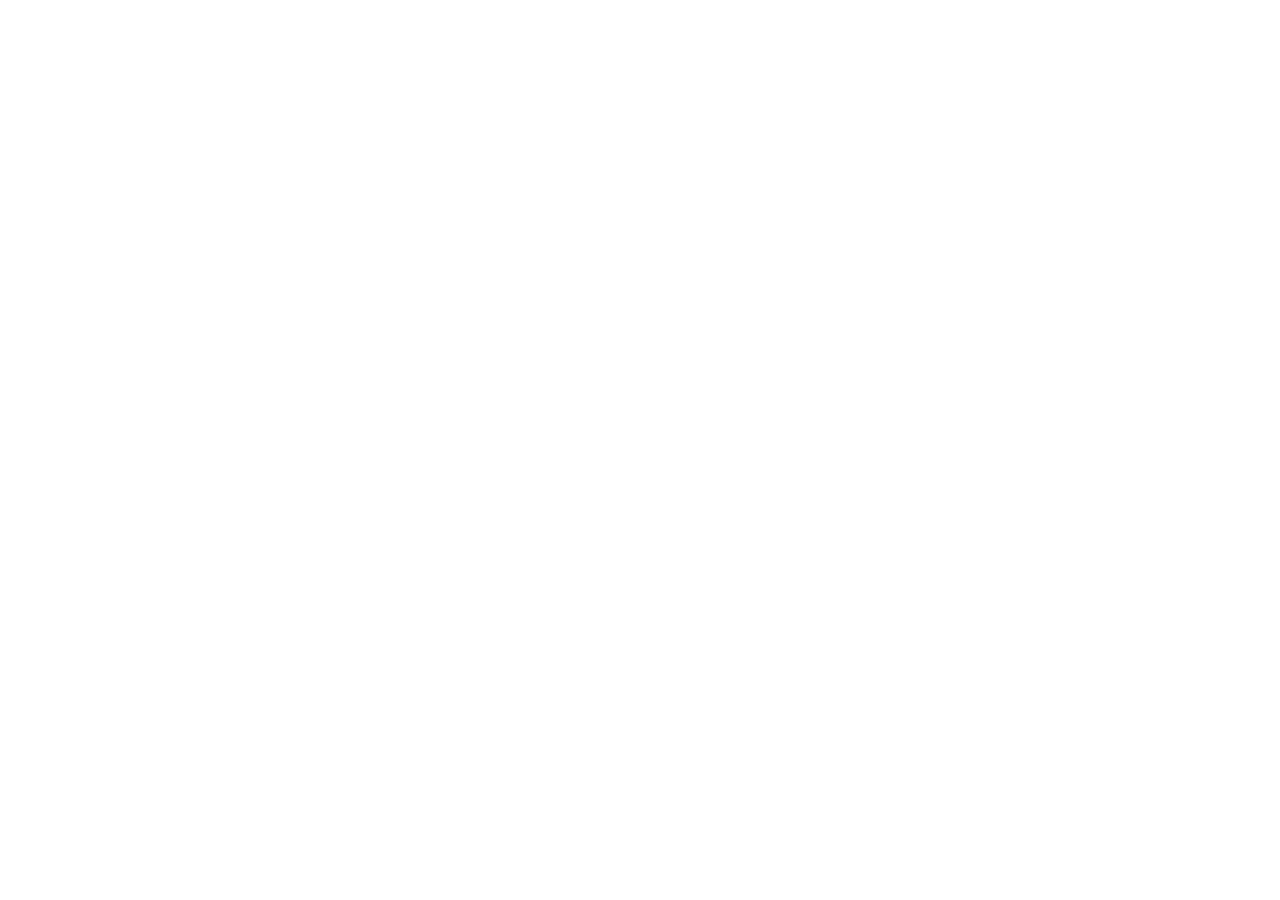
==== index.html @ bf0aea39 "first commit" ====
<!DOCTYPE html>
<html lang="tr">

<head>
    <meta charset="UTF-8">
    <meta name="viewport" content="width=device-width, initial-scale=1.0">
    <title>TEB Ankara</title>

</head>

<body>
    

</body>


</html>
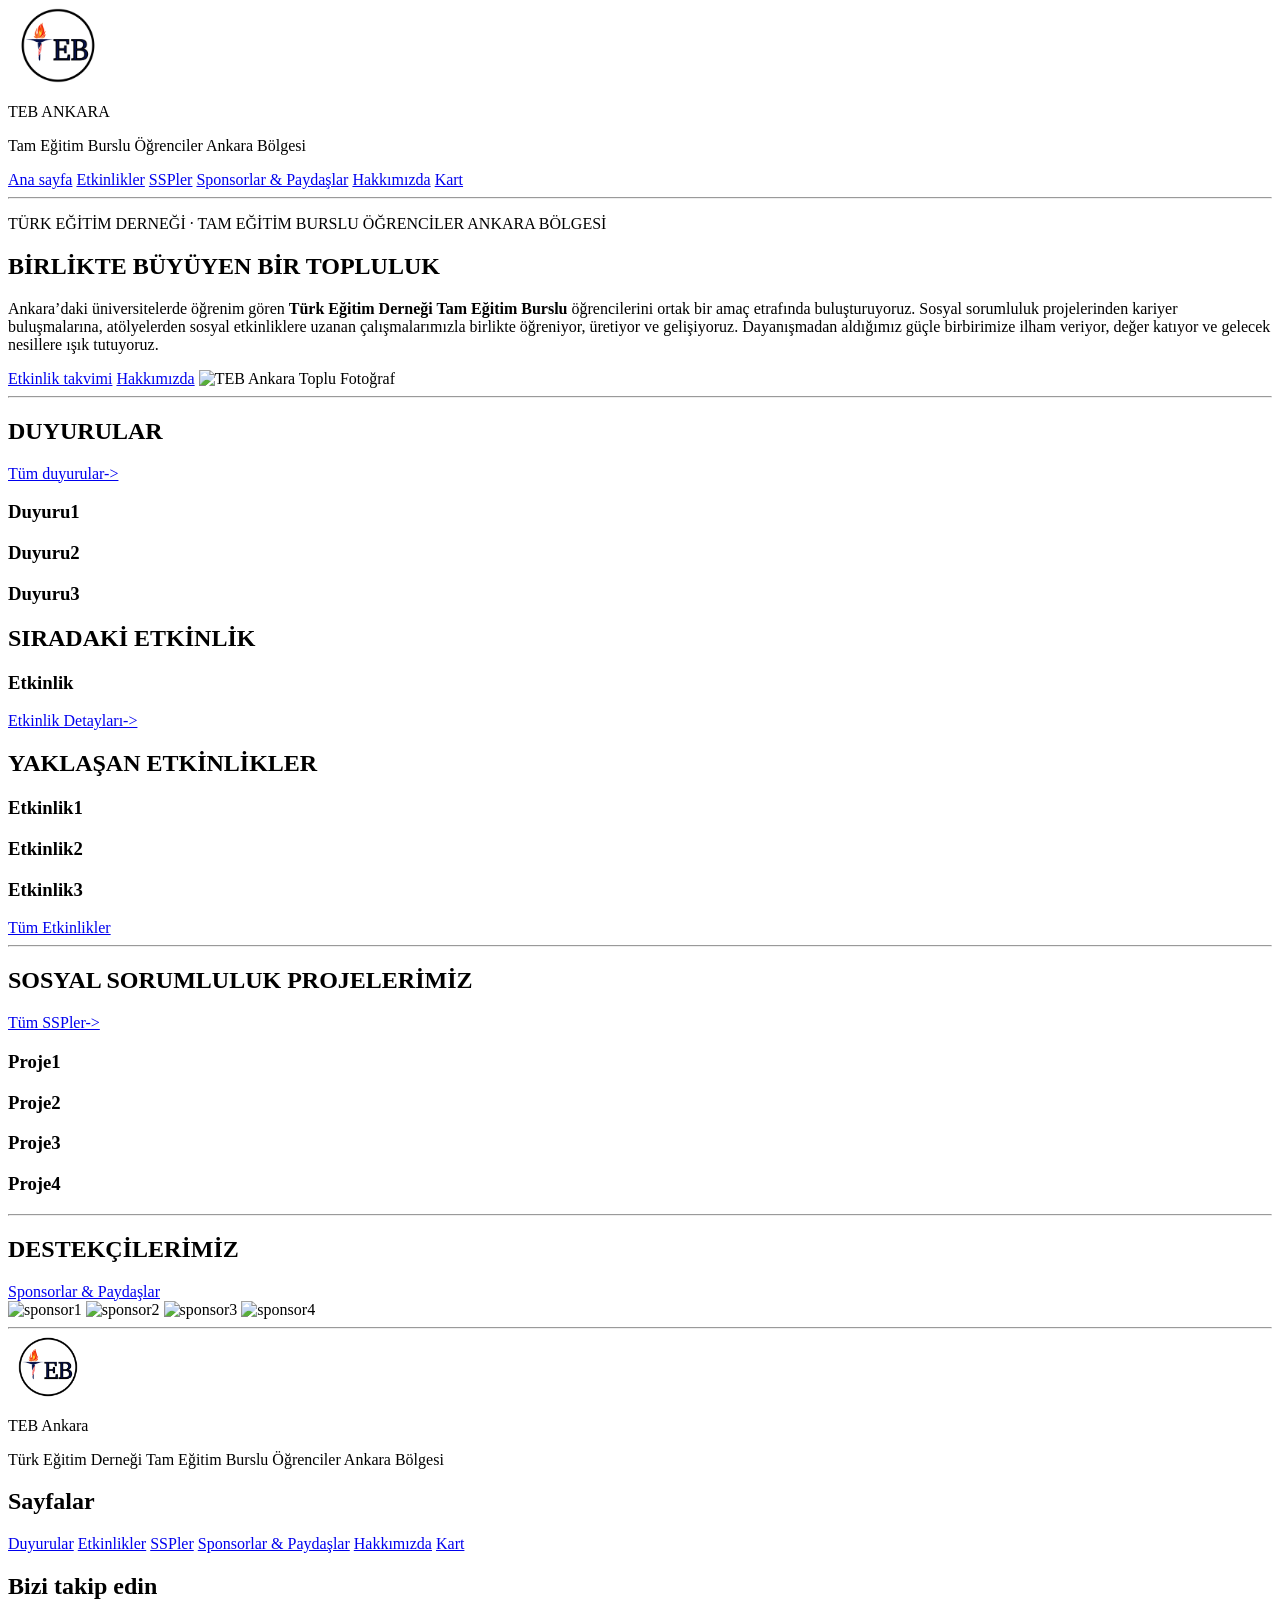
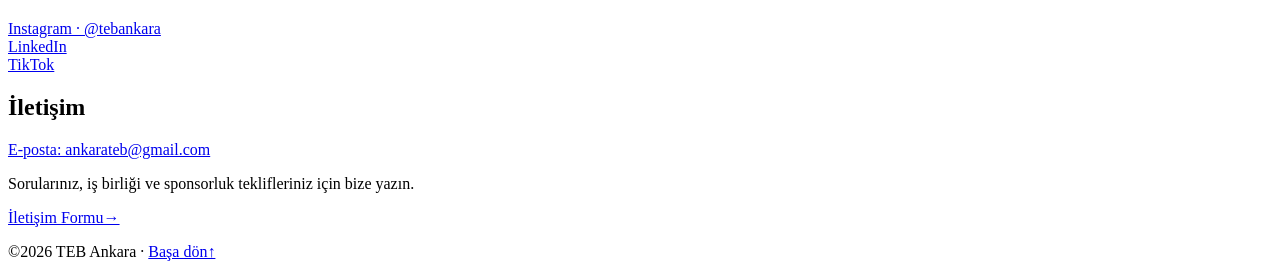
==== commit a41a474b: "Hafta 1: Tüm sayfaların iskeleti (header, footer) ve ana sayfa içeriği" ====
--- a/index.html
+++ b/index.html
@@ -9,7 +9,132 @@
 </head>
 
 <body>
+    <header>
+        <a href="index.html">
+            <img src="img/logo_yuvarlak.png" alt="TEB Ankara logosu" width="100">
+        </a>
+
+        <p>TEB ANKARA</p>
+        <p>Tam Eğitim Burslu Öğrenciler Ankara Bölgesi</p>
+
+         <nav>
+            <a href="index.html">Ana sayfa</a>
+            <a href="etkinlikler.html">Etkinlikler</a>
+            <a href="sspler.html">SSPler</a>
+            <a href="sponsorlar_paydaslar.html">Sponsorlar & Paydaşlar</a>
+            <a href="hakkimizda.html">Hakkımızda</a>
+            <a href="kart.html">Kart</a>
+        </nav>
+    </header>
+
+    <hr>
+
+    <main>
+        <section id="baslik"> 
+            <p>TÜRK EĞİTİM DERNEĞİ · TAM EĞİTİM BURSLU ÖĞRENCİLER ANKARA BÖLGESİ</p>            
+            <h1>BİRLİKTE BÜYÜYEN BİR TOPLULUK</h1>
+
+            <p>
+                Ankara’daki üniversitelerde öğrenim gören <strong>Türk Eğitim Derneği Tam Eğitim Burslu</strong> öğrencilerini ortak bir amaç etrafında buluşturuyoruz. Sosyal sorumluluk projelerinden kariyer buluşmalarına, atölyelerden sosyal etkinliklere uzanan çalışmalarımızla birlikte öğreniyor, üretiyor ve gelişiyoruz. Dayanışmadan aldığımız güçle birbirimize ilham veriyor, değer katıyor ve gelecek nesillere ışık tutuyoruz.
+            </p>
+            
+            <a href="etkinlik_takvimi.html">Etkinlik takvimi</a>
+            <a href="hakkimizda.html">Hakkımızda</a>
+
+        
+            <img src="" alt="TEB Ankara Toplu Fotoğraf">
+            
+        </section>
+        
+        <hr>
+
+        <div>
+            <section id="duyurular">
+                <h2>DUYURULAR</h2>
+                <a href="duyurular.html">Tüm duyurular-></a>
+
+                <h3>Duyuru1</h3>
+                <h3>Duyuru2</h3>
+                <h3>Duyuru3</h3>
+            </section>
+            
+            <aside id="siradaki-etkinlik">
+                <h2>SIRADAKİ ETKİNLİK</h2>
+                <h3>Etkinlik</h3>
+                <a href="#">Etkinlik Detayları-></a> <!--link sonra değişecek??-->
+            </aside>
+
+            <aside id="yaklasan-etkinlikler">
+                <h2>YAKLAŞAN ETKİNLİKLER</h2>
+                <h3>Etkinlik1</h3>
+                <h3>Etkinlik2</h3>
+                <h3>Etkinlik3</h3>
+
+                <a href="etkinlikler.html">Tüm Etkinlikler</a>
+            </aside>
+        </div>
+
+        <hr>
+
+        <section id="sosyal-sorumluluk-projeleri">
+            <h2>SOSYAL SORUMLULUK PROJELERİMİZ</h2>
+            <a href="sspler.html">Tüm SSPler-></a>
+            <h3>Proje1</h3>
+            <h3>Proje2</h3>
+            <h3>Proje3</h3>
+            <h3>Proje4</h3>
+        </section>
+        
+        <hr>
+
+        <section id="sponsorlar-paydaslar">
+            <h2>DESTEKÇİLERİMİZ</h2>
+            <a href="sponsorlar_paydaslar.html">Sponsorlar & Paydaşlar</a>
+
+            <br>
+
+            <img src="" alt="sponsor1">
+            <img src="" alt="sponsor2">
+            <img src="" alt="sponsor3">
+            <img src="" alt="sponsor4">
+        </section>
+    </main>
     
+    <hr>
+
+    <footer>
+        <img src="img/logo_yuvarlak.png" alt="TEB Ankara logosu" width="80">
+        <p>TEB Ankara</p>
+        <p>Türk Eğitim Derneği Tam Eğitim Burslu Öğrenciler Ankara Bölgesi</p>
+
+        <nav>
+            <h2>Sayfalar</h2>
+            <a href="duyurular.html">Duyurular</a>
+            <a href="etkinlikler.html">Etkinlikler</a>
+            <a href="sspler.html">SSPler</a>
+            <a href="sponsorlar_paydaslar.html">Sponsorlar & Paydaşlar</a>
+            <a href="hakkimizda.html">Hakkımızda</a>
+            <a href="kart.html">Kart</a>
+        </nav>
+
+        <section id="sosyal-medya">
+            <h2>Bizi takip edin</h2>
+            <a href="https://www.instagram.com/tebankara/" target="_blank">Instagram · @tebankara</a>
+            <br>
+            <a href="#" target="_blank">LinkedIn</a>
+            <br>
+            <a href="#" target="_blank">TikTok</a>
+        </section>
+
+        <section id="iletisim">
+            <h2>İletişim</h2>
+            <a href="mailto:ankarateb@gmail.com" target="_blank">E-posta: ankarateb@gmail.com</a>
+            <p>Sorularınız, iş birliği ve sponsorluk teklifleriniz için bize yazın.</p>
+            <a href="iletisim.html">İletişim Formu→</a>
+        </section>
+
+        <p>©2026 TEB Ankara · <a href="#">Başa dön↑</a></p>
+    </footer>
 
 </body>
 
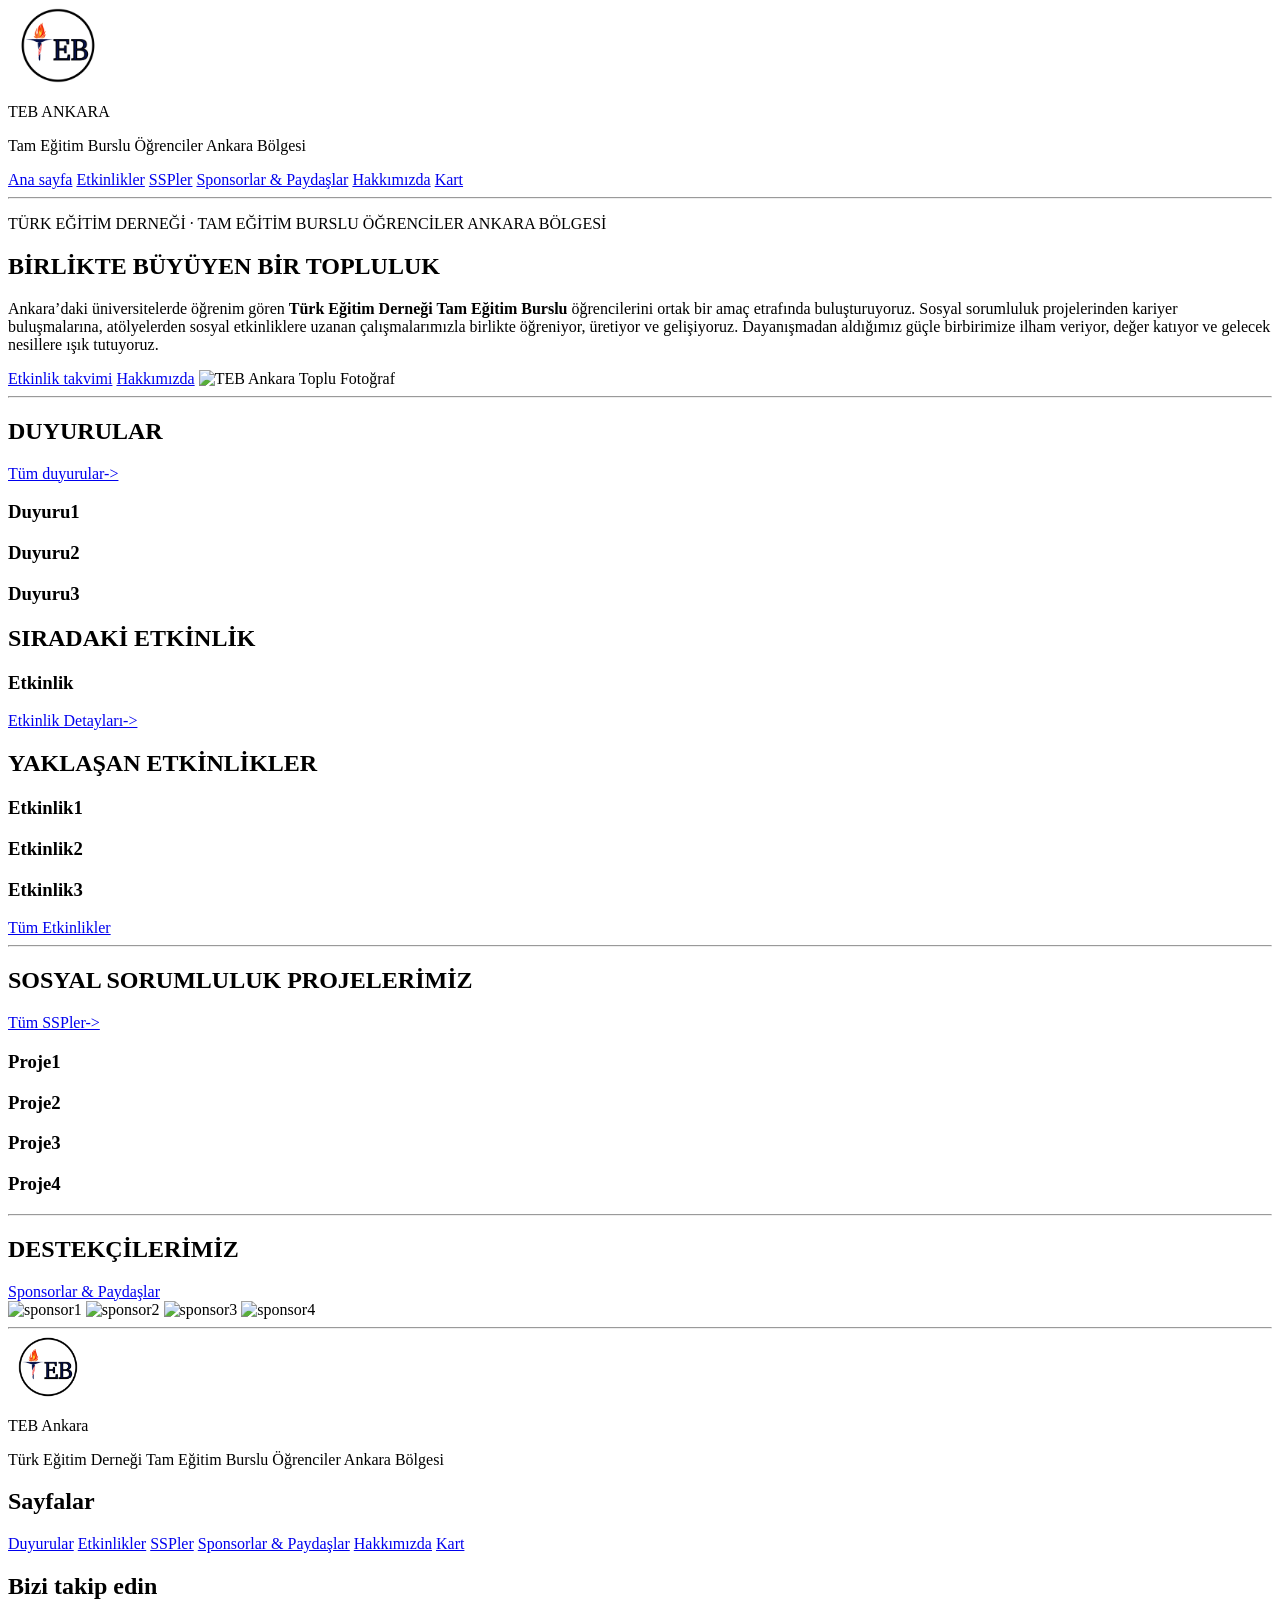
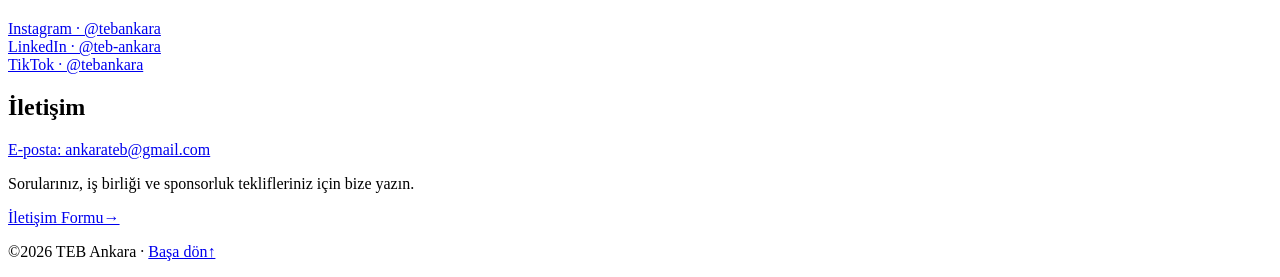
==== commit d3364bc2: "Hafta 2: Footer'daki linkler düzenlendi." ====
--- a/index.html
+++ b/index.html
@@ -121,9 +121,9 @@
             <h2>Bizi takip edin</h2>
             <a href="https://www.instagram.com/tebankara/" target="_blank">Instagram · @tebankara</a>
             <br>
-            <a href="#" target="_blank">LinkedIn</a>
+            <a href="https://www.linkedin.com/company/teb-ankara" target="_blank">LinkedIn · @teb-ankara</a>
             <br>
-            <a href="#" target="_blank">TikTok</a>
+            <a href="https://www.tiktok.com/@tebankara" target="_blank">TikTok · @tebankara</a>
         </section>
 
         <section id="iletisim">
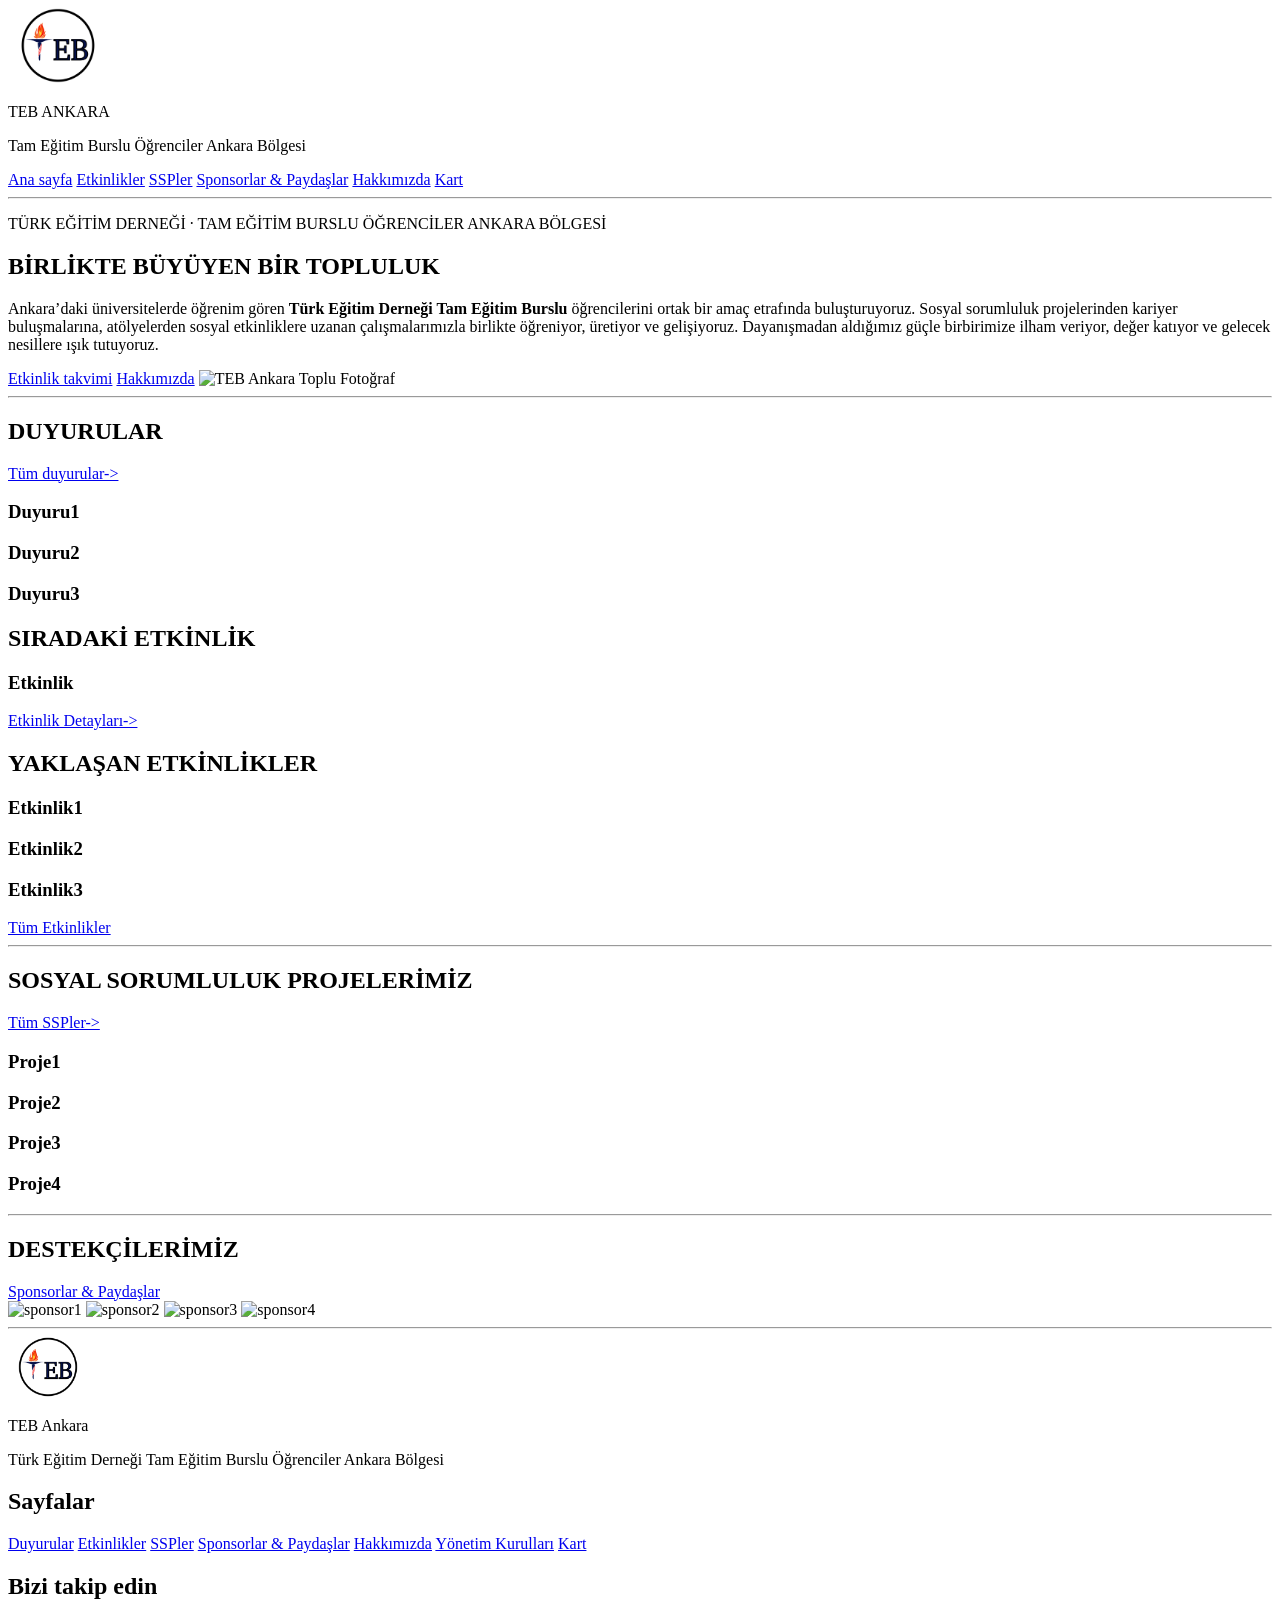
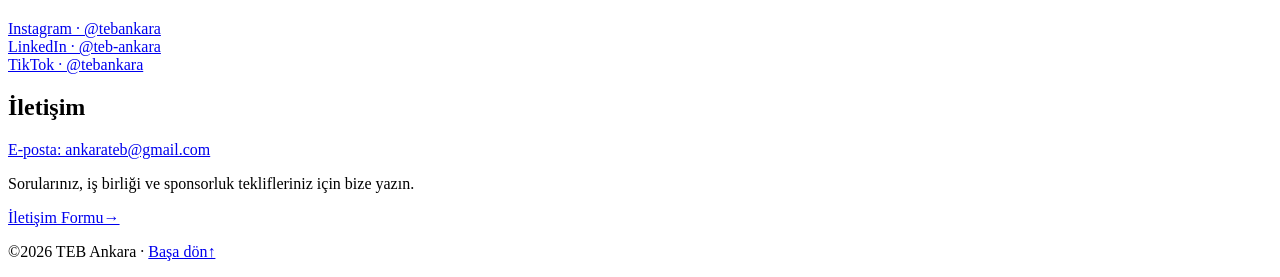
==== commit 26750326: "Hafta 2: Main ve footerdaki linkler düzenlendi. İçerikleri sonraki hafta tamamlanacak." ====
--- a/index.html
+++ b/index.html
@@ -38,7 +38,7 @@
                 Ankara’daki üniversitelerde öğrenim gören <strong>Türk Eğitim Derneği Tam Eğitim Burslu</strong> öğrencilerini ortak bir amaç etrafında buluşturuyoruz. Sosyal sorumluluk projelerinden kariyer buluşmalarına, atölyelerden sosyal etkinliklere uzanan çalışmalarımızla birlikte öğreniyor, üretiyor ve gelişiyoruz. Dayanışmadan aldığımız güçle birbirimize ilham veriyor, değer katıyor ve gelecek nesillere ışık tutuyoruz.
             </p>
             
-            <a href="etkinlik_takvimi.html">Etkinlik takvimi</a>
+            <a href="etkinlikler.html#aylik-takvim">Etkinlik takvimi</a>
             <a href="hakkimizda.html">Hakkımızda</a>
 
         
@@ -61,10 +61,10 @@
             <aside id="siradaki-etkinlik">
                 <h2>SIRADAKİ ETKİNLİK</h2>
                 <h3>Etkinlik</h3>
-                <a href="#">Etkinlik Detayları-></a> <!--link sonra değişecek??-->
+                <a href="etkinlikler.html#siradaki-etkinlik">Etkinlik Detayları-></a>
             </aside>
 
-            <aside id="yaklasan-etkinlikler">
+            <aside id="yaklasan-etkinlikler#siradaki-etkinlik">
                 <h2>YAKLAŞAN ETKİNLİKLER</h2>
                 <h3>Etkinlik1</h3>
                 <h3>Etkinlik2</h3>
@@ -114,6 +114,7 @@
             <a href="sspler.html">SSPler</a>
             <a href="sponsorlar_paydaslar.html">Sponsorlar & Paydaşlar</a>
             <a href="hakkimizda.html">Hakkımızda</a>
+            <a href="yönetim_kurulları.html">Yönetim Kurulları</a>
             <a href="kart.html">Kart</a>
         </nav>
 
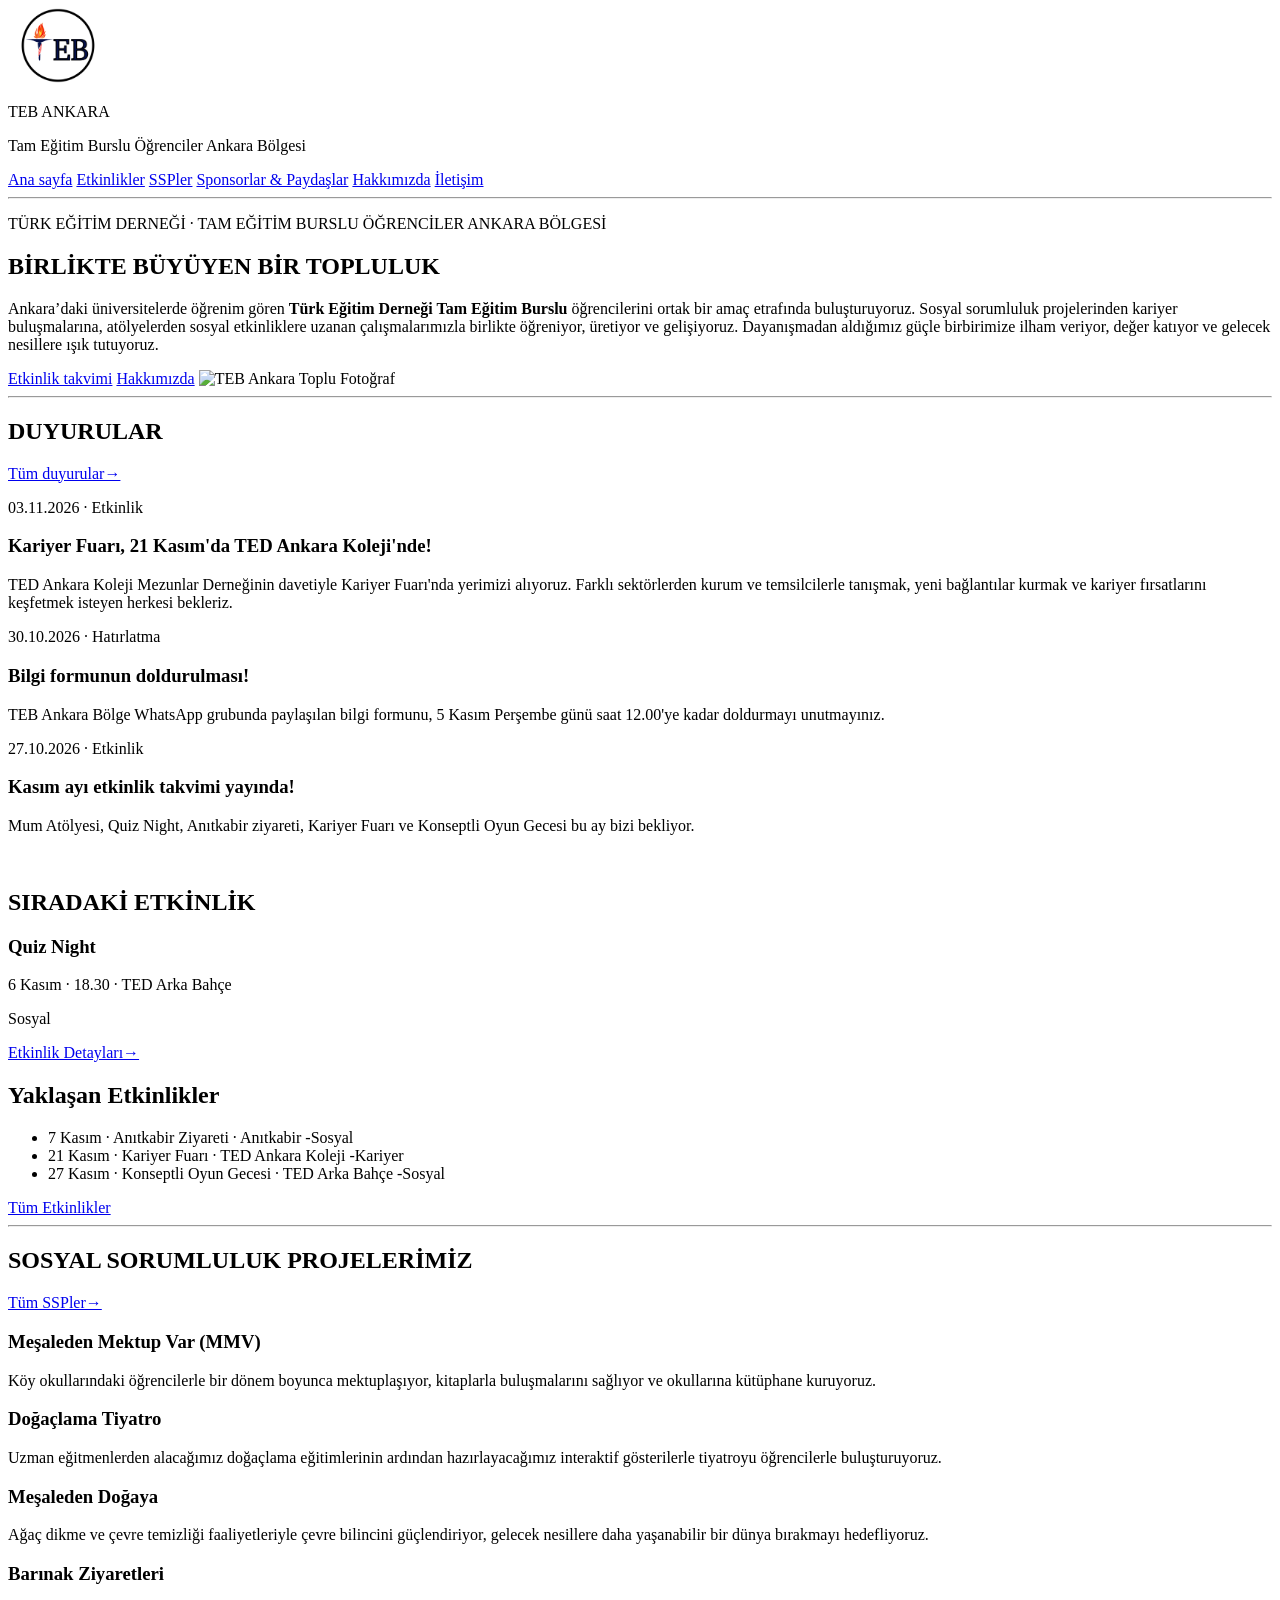
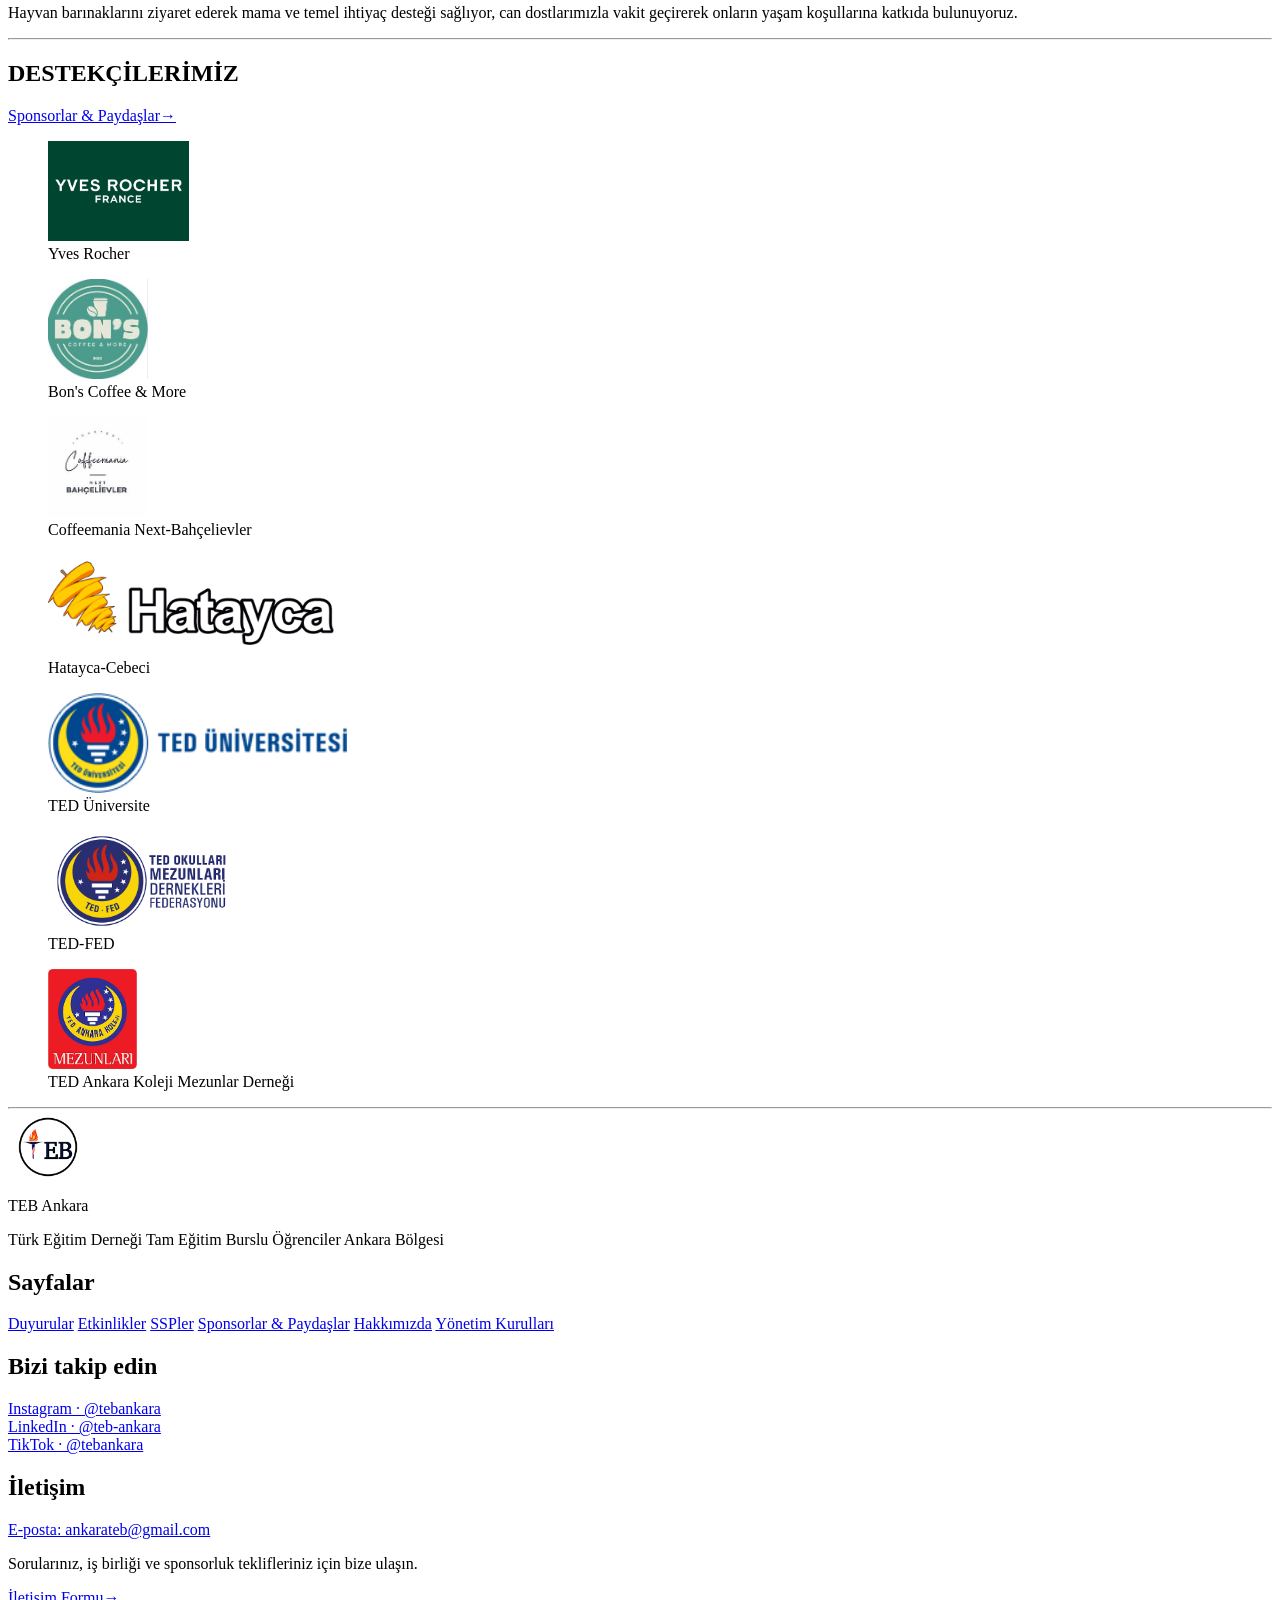
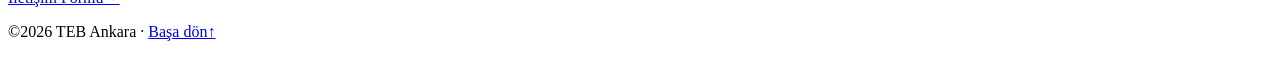
==== commit e36a0893: "Hafta 3: Ana sayfa içeriklerinin tamamı eklendi" ====
--- a/index.html
+++ b/index.html
@@ -21,9 +21,9 @@
             <a href="index.html">Ana sayfa</a>
             <a href="etkinlikler.html">Etkinlikler</a>
             <a href="sspler.html">SSPler</a>
-            <a href="sponsorlar_paydaslar.html">Sponsorlar & Paydaşlar</a>
+            <a href="sponsorlar_paydaslar.html">Sponsorlar &amp; Paydaşlar</a>
             <a href="hakkimizda.html">Hakkımızda</a>
-            <a href="kart.html">Kart</a>
+            <a href="iletisim.html" class="menu-buton">İletişim</a>
         </nav>
     </header>
 
@@ -51,26 +51,49 @@
         <div>
             <section id="duyurular">
                 <h2>DUYURULAR</h2>
-                <a href="duyurular.html">Tüm duyurular-></a>
-
-                <h3>Duyuru1</h3>
-                <h3>Duyuru2</h3>
-                <h3>Duyuru3</h3>
+                <a href="duyurular.html">Tüm duyurular→</a>
+
+                <article id="kariyer-fuari-duyuru" data-kategori="etkinlik">
+                    <p><time datetime="2026-11-03">03.11.2026</time> · Etkinlik</p>
+                    <h3>Kariyer Fuarı, 21 Kasım'da TED Ankara Koleji'nde!</h3>
+                    <p>TED Ankara Koleji Mezunlar Derneğinin davetiyle Kariyer Fuarı'nda yerimizi alıyoruz. Farklı sektörlerden kurum ve temsilcilerle tanışmak, yeni bağlantılar kurmak ve kariyer fırsatlarını keşfetmek isteyen herkesi bekleriz.</p>
+                </article>
+
+                <article id="bilgi-güncelleme" data-kategori="hatirlatma">
+                    <p><time datetime="2026-10-30">30.10.2026</time> · Hatırlatma</p>
+                    <h3>Bilgi formunun doldurulması!</h3>
+                    <p>TEB Ankara Bölge WhatsApp grubunda paylaşılan bilgi formunu, 5 Kasım Perşembe günü saat 12.00'ye kadar doldurmayı unutmayınız.</p>
+                </article>
+            
+                <article id="kasim-takvimi" data-kategori="etkinlik">
+                    <p><time datetime="2026-10-27">27.10.2026</time> · Etkinlik</p>
+                    <h3>Kasım ayı etkinlik takvimi yayında!</h3>
+                    <p>Mum Atölyesi, Quiz Night, Anıtkabir ziyareti, Kariyer Fuarı ve Konseptli Oyun Gecesi bu ay bizi bekliyor.</p>
+                </article>
             </section>
             
-            <aside id="siradaki-etkinlik">
-                <h2>SIRADAKİ ETKİNLİK</h2>
-                <h3>Etkinlik</h3>
-                <a href="etkinlikler.html#siradaki-etkinlik">Etkinlik Detayları-></a>
-            </aside>
-
-            <aside id="yaklasan-etkinlikler#siradaki-etkinlik">
-                <h2>YAKLAŞAN ETKİNLİKLER</h2>
-                <h3>Etkinlik1</h3>
-                <h3>Etkinlik2</h3>
-                <h3>Etkinlik3</h3>
-
-                <a href="etkinlikler.html">Tüm Etkinlikler</a>
+            <br>
+
+            <aside id="etkinlik">
+                <section id="siradaki-etkinlik">
+                    <h2>SIRADAKİ ETKİNLİK</h2>
+                    <article id="quiz-night">
+                        <h3>Quiz Night</h3>
+                        <p><time datetime="2026-11-06T18:30">6 Kasım · 18.30</time> · TED Arka Bahçe</p>
+                        <p>Sosyal</p>
+                    </article>
+                    <a href="etkinlikler.html#siradaki-etkinlik">Etkinlik Detayları→</a>
+                </section>
+
+                <section id="yaklasan-etkinlikler">
+                    <h2>Yaklaşan Etkinlikler</h2>
+                    <ul>
+                        <li><time datetime="2026-11-07">7 Kasım</time> · Anıtkabir Ziyareti · Anıtkabir <span>-Sosyal</span></li>
+                        <li><time datetime="2026-11-21">21 Kasım</time> · Kariyer Fuarı · TED Ankara Koleji <span>-Kariyer</span></li>
+                        <li><time datetime="2026-11-27">27 Kasım</time> · Konseptli Oyun Gecesi · TED Arka Bahçe <span>-Sosyal</span></li>
+                    </ul> 
+                    <a href="etkinlikler.html">Tüm Etkinlikler</a>
+                </section>   
             </aside>
         </div>
 
@@ -78,25 +101,60 @@
 
         <section id="sosyal-sorumluluk-projeleri">
             <h2>SOSYAL SORUMLULUK PROJELERİMİZ</h2>
-            <a href="sspler.html">Tüm SSPler-></a>
-            <h3>Proje1</h3>
-            <h3>Proje2</h3>
-            <h3>Proje3</h3>
-            <h3>Proje4</h3>
+            <a href="sspler.html">Tüm SSPler→</a>
+            <article>
+                <h3>Meşaleden Mektup Var (MMV)</h3>
+                <p>Köy okullarındaki öğrencilerle bir dönem boyunca mektuplaşıyor, kitaplarla buluşmalarını sağlıyor ve okullarına kütüphane kuruyoruz.</p>
+            </article>  
+            <article>
+                <h3>Doğaçlama Tiyatro</h3>
+                <p>Uzman eğitmenlerden alacağımız doğaçlama eğitimlerinin ardından hazırlayacağımız interaktif gösterilerle tiyatroyu öğrencilerle buluşturuyoruz.</p>
+            </article> 
+            <article>
+                <h3>Meşaleden Doğaya</h3>
+                <p>Ağaç dikme ve çevre temizliği faaliyetleriyle çevre bilincini güçlendiriyor, gelecek nesillere daha yaşanabilir bir dünya bırakmayı hedefliyoruz.</p>
+            </article> 
+            <article>
+                <h3>Barınak Ziyaretleri</h3>
+                <p>Hayvan barınaklarını ziyaret ederek mama ve temel ihtiyaç desteği sağlıyor, can dostlarımızla vakit geçirerek onların yaşam koşullarına katkıda bulunuyoruz.</p>
+            </article> 
         </section>
         
         <hr>
 
         <section id="sponsorlar-paydaslar">
             <h2>DESTEKÇİLERİMİZ</h2>
-            <a href="sponsorlar_paydaslar.html">Sponsorlar & Paydaşlar</a>
-
-            <br>
-
-            <img src="" alt="sponsor1">
-            <img src="" alt="sponsor2">
-            <img src="" alt="sponsor3">
-            <img src="" alt="sponsor4">
+            <a href="sponsorlar_paydaslar.html">Sponsorlar &amp; Paydaşlar→</a>
+
+            <br>
+            <figure>
+                <img src="img/logolar/yves_logo.jpg" alt="Yves Rocher logo" height="100">
+                <figcaption>Yves Rocher</figcaption>
+            </figure>
+            <figure>
+                <img src="img/logolar/bons_logo.jfif" alt="Bon's Coffee &amp; More logo" height="100">
+                <figcaption>Bon's Coffee &amp; More</figcaption>
+            </figure>
+            <figure>
+                <img src="img/logolar/Coffeemania_logo.jfif" alt="Coffeemania Next-Bahçelievler logo" height="100">
+                <figcaption>Coffeemania Next-Bahçelievler</figcaption>
+            </figure>
+            <figure>
+                <img src="img/logolar/hatayca_logo.png" alt="Hatayca-Cebeci logo" height="100">
+                <figcaption>Hatayca-Cebeci</figcaption>
+            </figure>
+            <figure>
+                <img src="img/logolar/tedü_logo.png" alt="TED Üniversite logo" height="100">
+                <figcaption>TED Üniversite</figcaption>
+            </figure>
+            <figure>
+                <img src="img/logolar/ted_fed_logo.png" alt="TED-FED logo" height="100">
+                <figcaption>TED-FED</figcaption>
+            </figure>
+            <figure>
+                <img src="img/logolar/ted_ank_kolej_md.jfif" alt="TED Ankara Koleji Mezunlar Derneği logo" height="100">
+                <figcaption>TED Ankara Koleji Mezunlar Derneği</figcaption>
+            </figure>
         </section>
     </main>
     
@@ -112,10 +170,10 @@
             <a href="duyurular.html">Duyurular</a>
             <a href="etkinlikler.html">Etkinlikler</a>
             <a href="sspler.html">SSPler</a>
-            <a href="sponsorlar_paydaslar.html">Sponsorlar & Paydaşlar</a>
+            <a href="sponsorlar_paydaslar.html">Sponsorlar &amp; Paydaşlar</a>
             <a href="hakkimizda.html">Hakkımızda</a>
             <a href="yönetim_kurulları.html">Yönetim Kurulları</a>
-            <a href="kart.html">Kart</a>
+            
         </nav>
 
         <section id="sosyal-medya">
@@ -130,7 +188,7 @@
         <section id="iletisim">
             <h2>İletişim</h2>
             <a href="mailto:ankarateb@gmail.com" target="_blank">E-posta: ankarateb@gmail.com</a>
-            <p>Sorularınız, iş birliği ve sponsorluk teklifleriniz için bize yazın.</p>
+            <p>Sorularınız, iş birliği ve sponsorluk teklifleriniz için bize ulaşın.</p>
             <a href="iletisim.html">İletişim Formu→</a>
         </section>
 
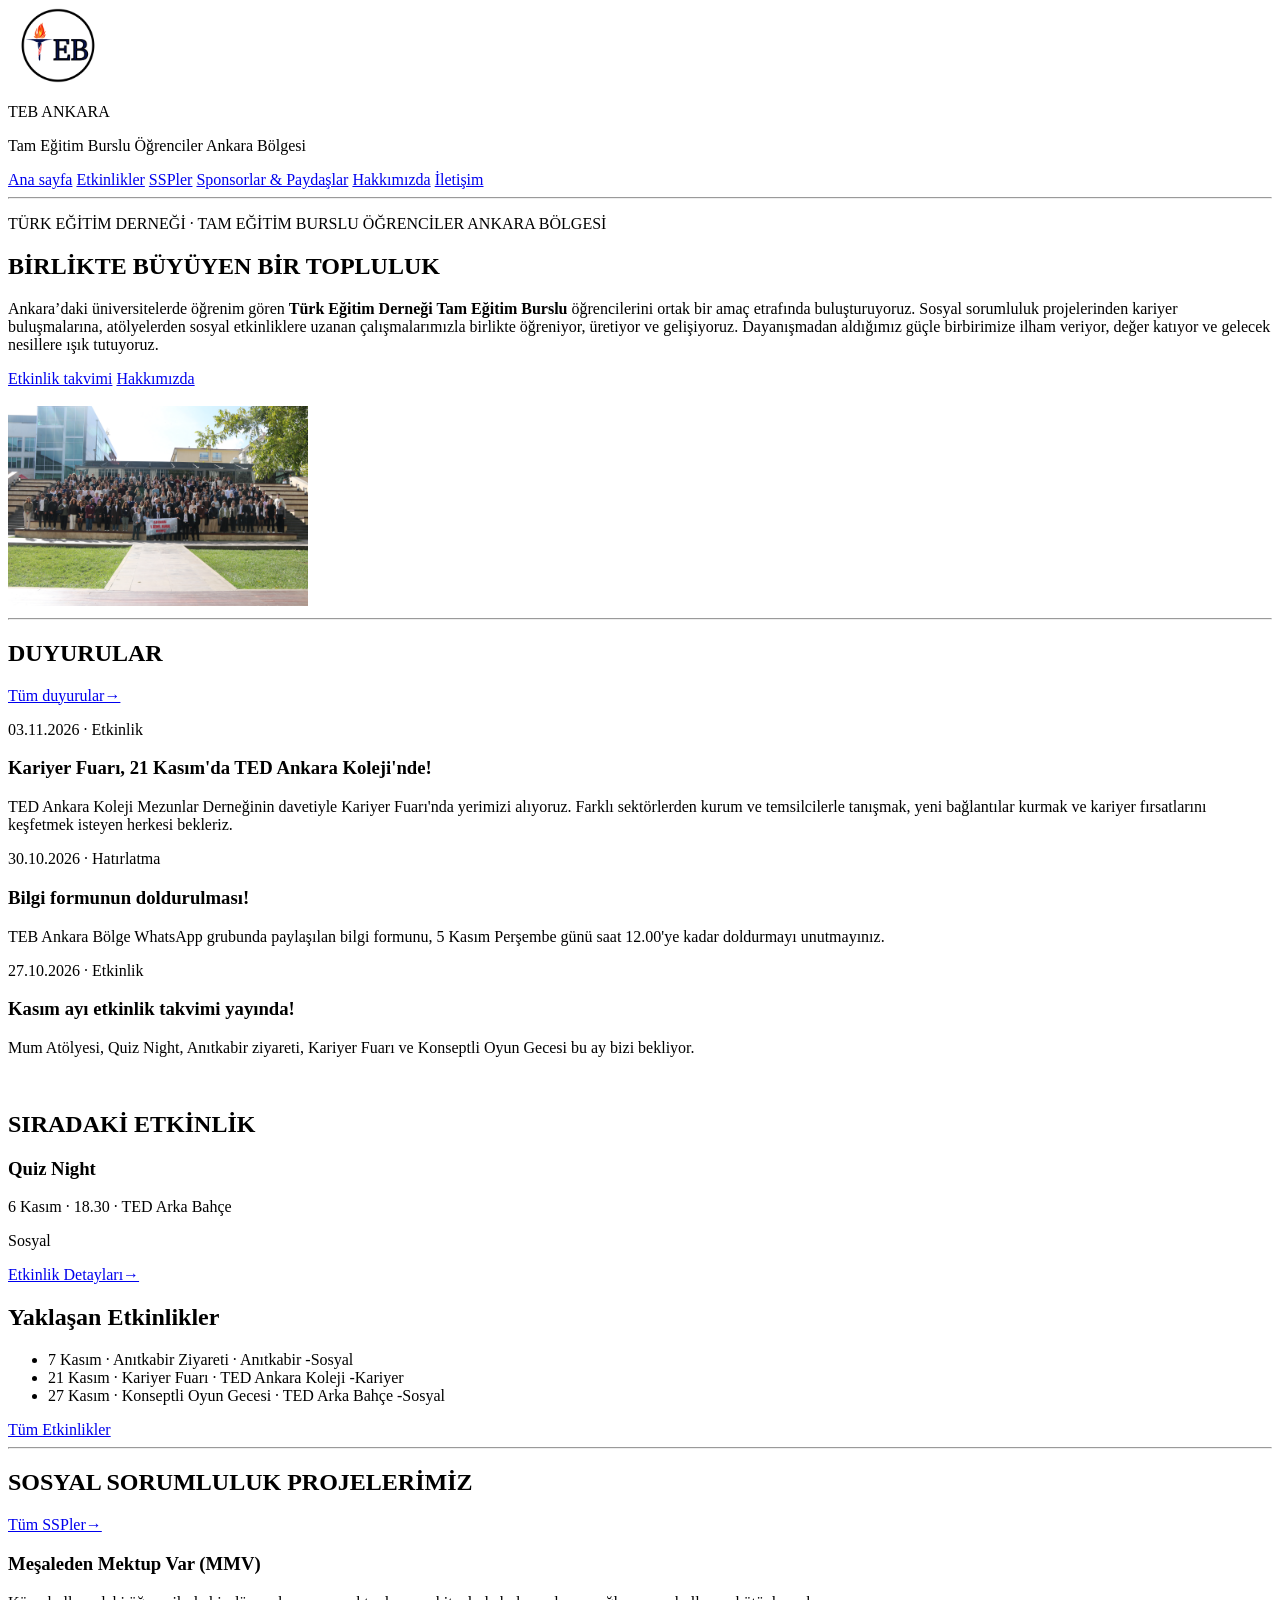
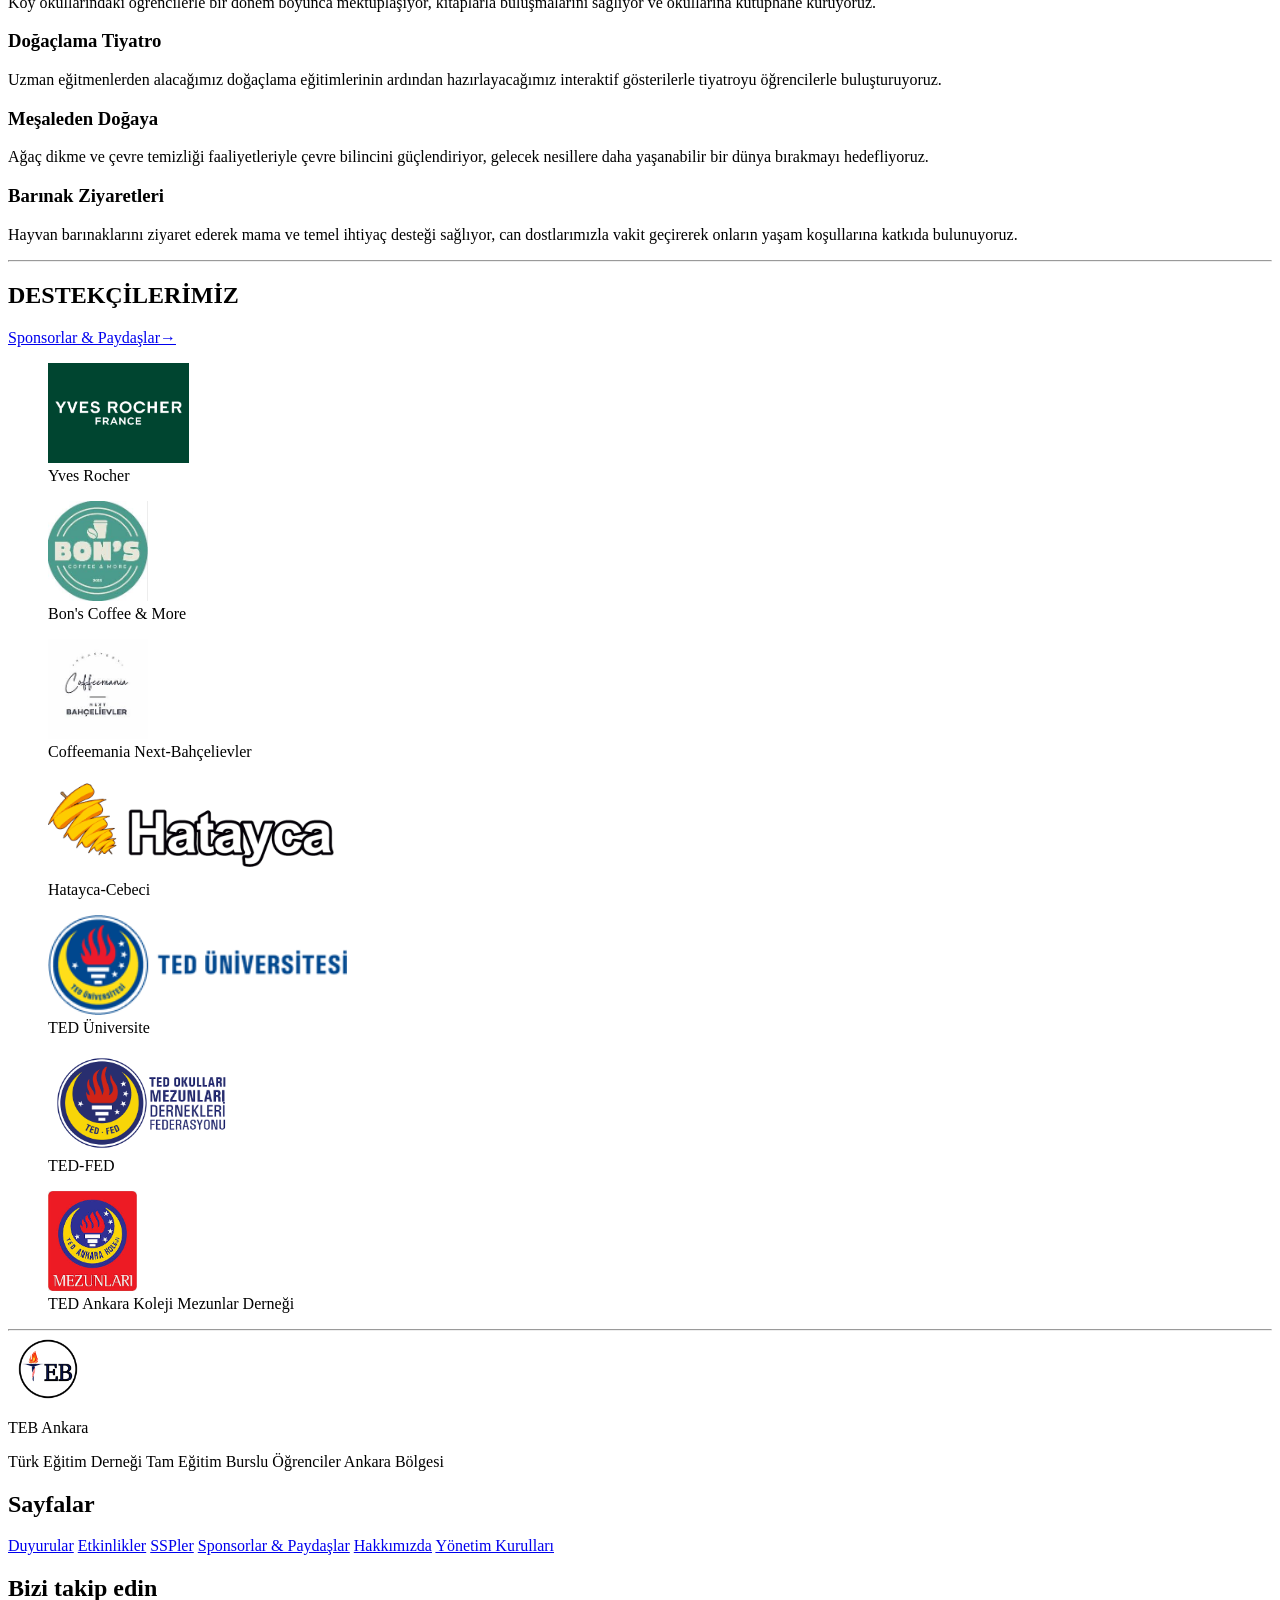
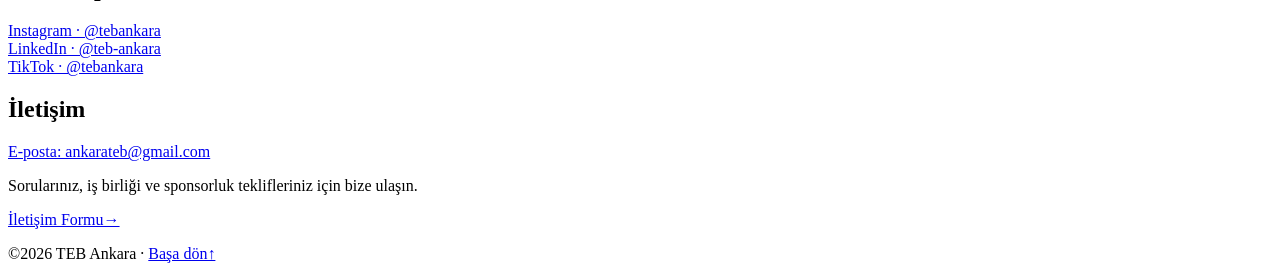
==== commit 892371ec: "Hafta 3: Giriş kısmına toplu fotoğraf eklendi ve yapısı düzenlendi" ====
--- a/index.html
+++ b/index.html
@@ -30,21 +30,25 @@
     <hr>
 
     <main>
-        <section id="baslik"> 
-            <p>TÜRK EĞİTİM DERNEĞİ · TAM EĞİTİM BURSLU ÖĞRENCİLER ANKARA BÖLGESİ</p>            
-            <h1>BİRLİKTE BÜYÜYEN BİR TOPLULUK</h1>
-
-            <p>
-                Ankara’daki üniversitelerde öğrenim gören <strong>Türk Eğitim Derneği Tam Eğitim Burslu</strong> öğrencilerini ortak bir amaç etrafında buluşturuyoruz. Sosyal sorumluluk projelerinden kariyer buluşmalarına, atölyelerden sosyal etkinliklere uzanan çalışmalarımızla birlikte öğreniyor, üretiyor ve gelişiyoruz. Dayanışmadan aldığımız güçle birbirimize ilham veriyor, değer katıyor ve gelecek nesillere ışık tutuyoruz.
-            </p>
-            
-            <a href="etkinlikler.html#aylik-takvim">Etkinlik takvimi</a>
-            <a href="hakkimizda.html">Hakkımızda</a>
-
-        
-            <img src="" alt="TEB Ankara Toplu Fotoğraf">
-            
-        </section>
+        <div id="giris">
+            <section id="baslik"> 
+                <p>TÜRK EĞİTİM DERNEĞİ · TAM EĞİTİM BURSLU ÖĞRENCİLER ANKARA BÖLGESİ</p>            
+                <h1>BİRLİKTE BÜYÜYEN BİR TOPLULUK</h1>
+
+                <p>
+                    Ankara’daki üniversitelerde öğrenim gören <strong>Türk Eğitim Derneği Tam Eğitim Burslu</strong> öğrencilerini ortak bir amaç etrafında buluşturuyoruz. Sosyal sorumluluk projelerinden kariyer buluşmalarına, atölyelerden sosyal etkinliklere uzanan çalışmalarımızla birlikte öğreniyor, üretiyor ve gelişiyoruz. Dayanışmadan aldığımız güçle birbirimize ilham veriyor, değer katıyor ve gelecek nesillere ışık tutuyoruz.
+                </p>
+                
+                <a href="etkinlikler.html#aylik-takvim">Etkinlik takvimi</a>
+                <a href="hakkimizda.html">Hakkımızda</a>
+            </section>
+
+            <br>
+
+            <aside id="toplu-foto">
+                <img src="img/teb_toplu_foto.JPG" alt="TEB Ankara Toplu Fotoğraf" width="300">
+            </aside>
+        </div>
         
         <hr>
 
@@ -172,7 +176,7 @@
             <a href="sspler.html">SSPler</a>
             <a href="sponsorlar_paydaslar.html">Sponsorlar &amp; Paydaşlar</a>
             <a href="hakkimizda.html">Hakkımızda</a>
-            <a href="yönetim_kurulları.html">Yönetim Kurulları</a>
+            <a href="yonetim_kurullari.html">Yönetim Kurulları</a>
             
         </nav>
 
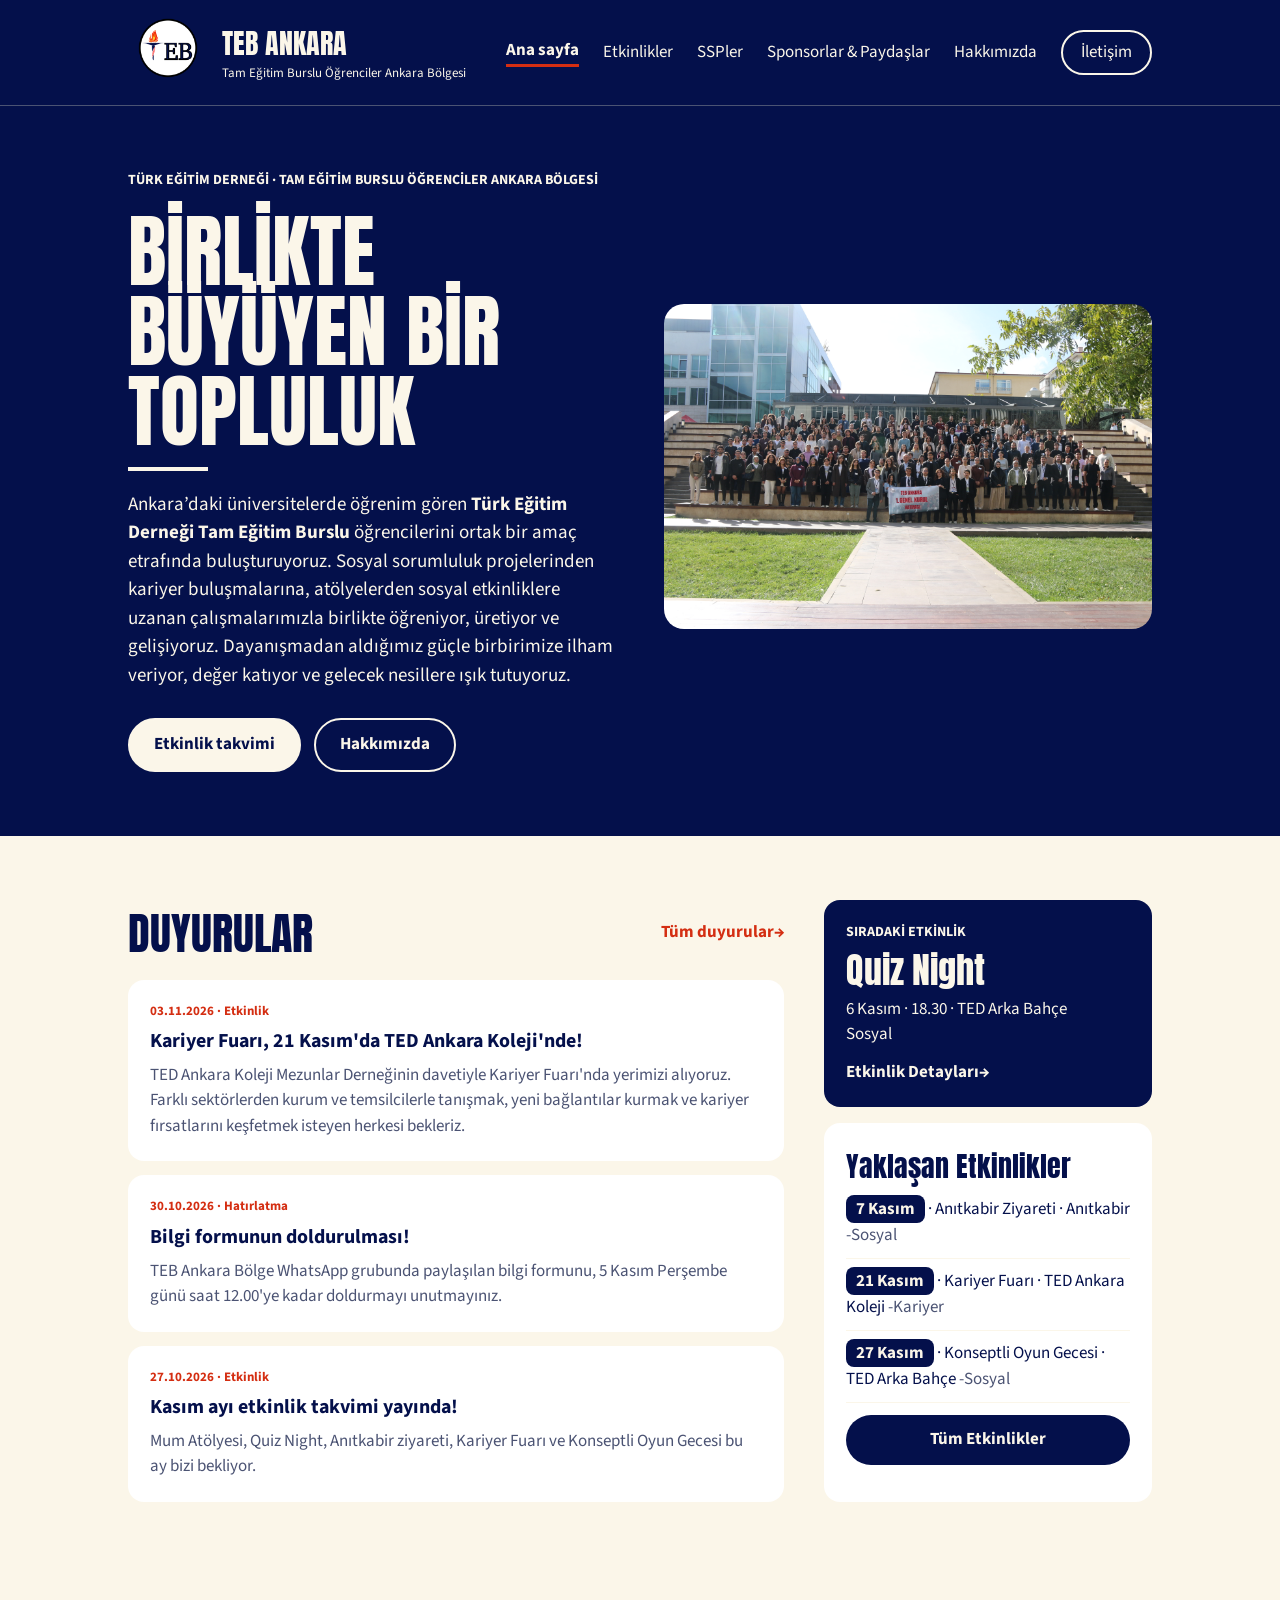
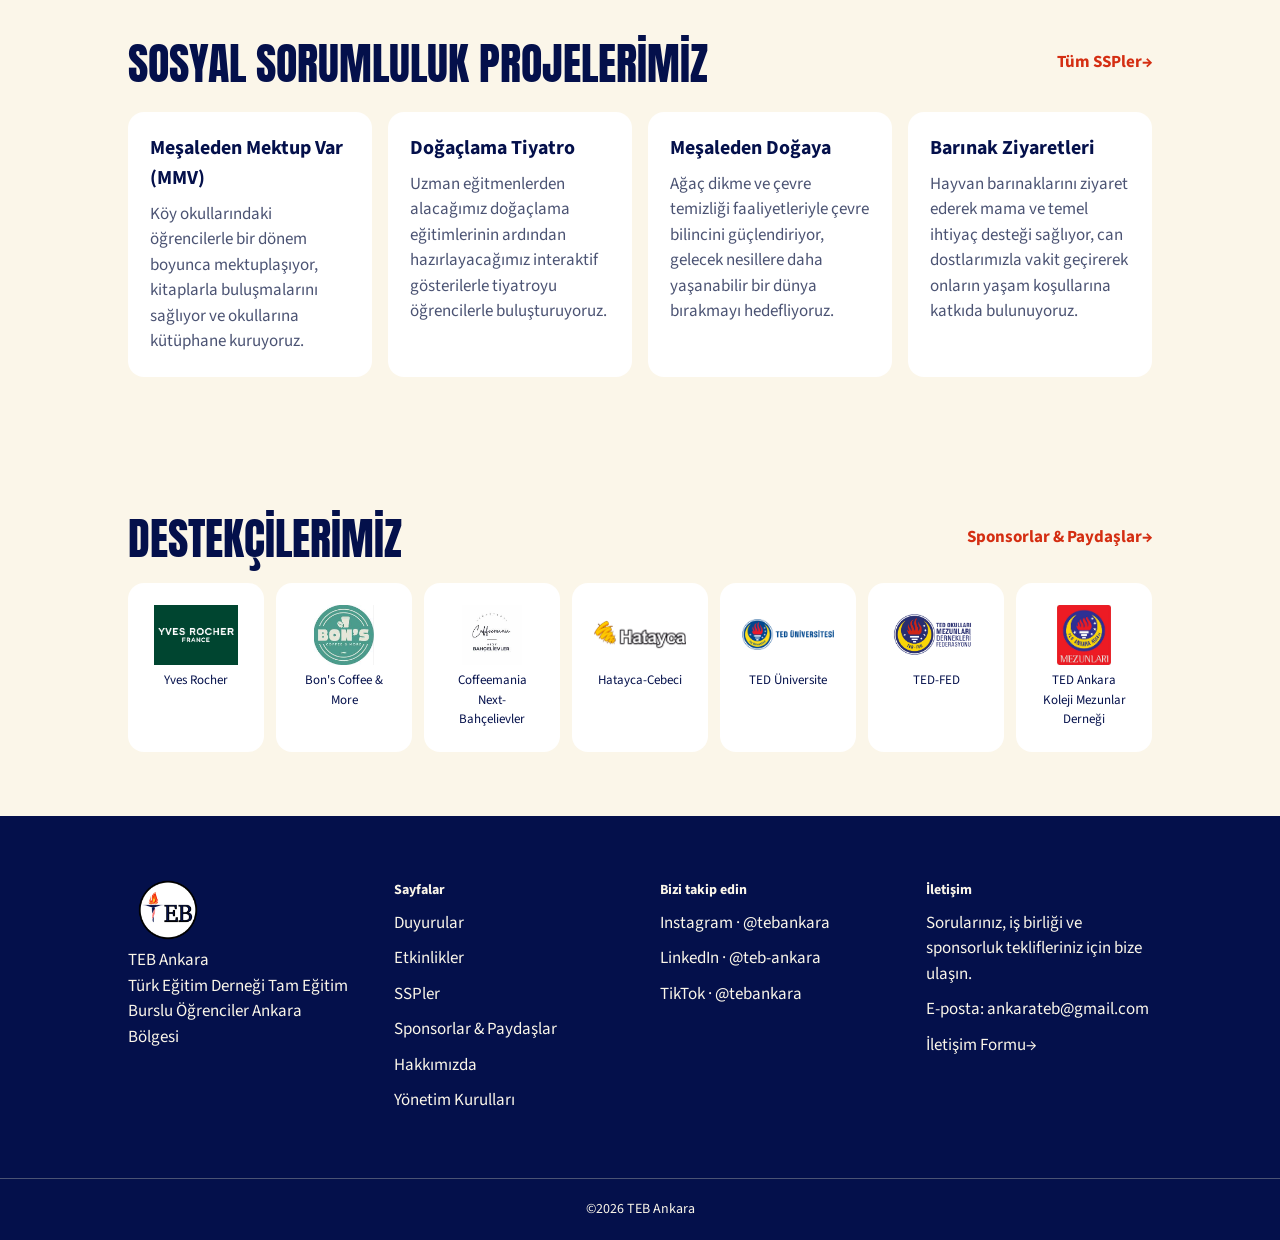
==== commit 74e6ca43: "Hafta 4: Css dosyası bağlandı. Header footer ve main kısmında css ile şekil vermek için düzeltmeler " ====
--- a/index.html
+++ b/index.html
@@ -5,20 +5,23 @@
     <meta charset="UTF-8">
     <meta name="viewport" content="width=device-width, initial-scale=1.0">
     <title>TEB Ankara</title>
-
+    <link href="https://fonts.googleapis.com/css2?family=Anton&family=Source+Sans+3:wght@400;600;700&display=swap" rel="stylesheet">
+    <link rel="stylesheet" href="css/style.css">
 </head>
 
 <body>
     <header>
         <a href="index.html">
-            <img src="img/logo_yuvarlak.png" alt="TEB Ankara logosu" width="100">
+            <img src="img/logo_yuvarlak.png" alt="TEB Ankara logosu">
         </a>
 
-        <p>TEB ANKARA</p>
-        <p>Tam Eğitim Burslu Öğrenciler Ankara Bölgesi</p>
-
-         <nav>
-            <a href="index.html">Ana sayfa</a>
+        <div class="header-yazi">
+            <p>TEB ANKARA</p>
+            <p>Tam Eğitim Burslu Öğrenciler Ankara Bölgesi</p>
+        </div>
+
+        <nav>
+            <a href="index.html" aria-current="page">Ana sayfa</a>
             <a href="etkinlikler.html">Etkinlikler</a>
             <a href="sspler.html">SSPler</a>
             <a href="sponsorlar_paydaslar.html">Sponsorlar &amp; Paydaşlar</a>
@@ -27,12 +30,13 @@
         </nav>
     </header>
 
-    <hr>
+    
 
     <main>
         <div id="giris">
             <section id="baslik"> 
                 <p>TÜRK EĞİTİM DERNEĞİ · TAM EĞİTİM BURSLU ÖĞRENCİLER ANKARA BÖLGESİ</p>            
+                
                 <h1>BİRLİKTE BÜYÜYEN BİR TOPLULUK</h1>
 
                 <p>
@@ -43,16 +47,12 @@
                 <a href="hakkimizda.html">Hakkımızda</a>
             </section>
 
-            <br>
-
             <aside id="toplu-foto">
-                <img src="img/teb_toplu_foto.JPG" alt="TEB Ankara Toplu Fotoğraf" width="300">
+                <img src="img/teb_toplu_foto.JPG" alt="TEB Ankara Toplu Fotoğraf">
             </aside>
         </div>
         
-        <hr>
-
-        <div>
+        <div id="ana-icerik">
             <section id="duyurular">
                 <h2>DUYURULAR</h2>
                 <a href="duyurular.html">Tüm duyurular→</a>
@@ -63,7 +63,7 @@
                     <p>TED Ankara Koleji Mezunlar Derneğinin davetiyle Kariyer Fuarı'nda yerimizi alıyoruz. Farklı sektörlerden kurum ve temsilcilerle tanışmak, yeni bağlantılar kurmak ve kariyer fırsatlarını keşfetmek isteyen herkesi bekleriz.</p>
                 </article>
 
-                <article id="bilgi-güncelleme" data-kategori="hatirlatma">
+                <article id="bilgi-guncelleme" data-kategori="hatirlatma">
                     <p><time datetime="2026-10-30">30.10.2026</time> · Hatırlatma</p>
                     <h3>Bilgi formunun doldurulması!</h3>
                     <p>TEB Ankara Bölge WhatsApp grubunda paylaşılan bilgi formunu, 5 Kasım Perşembe günü saat 12.00'ye kadar doldurmayı unutmayınız.</p>
@@ -75,8 +75,6 @@
                     <p>Mum Atölyesi, Quiz Night, Anıtkabir ziyareti, Kariyer Fuarı ve Konseptli Oyun Gecesi bu ay bizi bekliyor.</p>
                 </article>
             </section>
-            
-            <br>
 
             <aside id="etkinlik">
                 <section id="siradaki-etkinlik">
@@ -101,7 +99,7 @@
             </aside>
         </div>
 
-        <hr>
+        
 
         <section id="sosyal-sorumluluk-projeleri">
             <h2>SOSYAL SORUMLULUK PROJELERİMİZ</h2>
@@ -123,82 +121,84 @@
                 <p>Hayvan barınaklarını ziyaret ederek mama ve temel ihtiyaç desteği sağlıyor, can dostlarımızla vakit geçirerek onların yaşam koşullarına katkıda bulunuyoruz.</p>
             </article> 
         </section>
-        
-        <hr>
 
         <section id="sponsorlar-paydaslar">
             <h2>DESTEKÇİLERİMİZ</h2>
             <a href="sponsorlar_paydaslar.html">Sponsorlar &amp; Paydaşlar→</a>
 
-            <br>
-            <figure>
-                <img src="img/logolar/yves_logo.jpg" alt="Yves Rocher logo" height="100">
+            <figure>
+                <img src="img/logolar/yves_logo.jpg" alt="Yves Rocher logo">
                 <figcaption>Yves Rocher</figcaption>
             </figure>
             <figure>
-                <img src="img/logolar/bons_logo.jfif" alt="Bon's Coffee &amp; More logo" height="100">
+                <img src="img/logolar/bons_logo.jfif" alt="Bon's Coffee &amp; More logo">
                 <figcaption>Bon's Coffee &amp; More</figcaption>
             </figure>
             <figure>
-                <img src="img/logolar/Coffeemania_logo.jfif" alt="Coffeemania Next-Bahçelievler logo" height="100">
+                <img src="img/logolar/Coffeemania_logo.jfif" alt="Coffeemania Next-Bahçelievler logo">
                 <figcaption>Coffeemania Next-Bahçelievler</figcaption>
             </figure>
             <figure>
-                <img src="img/logolar/hatayca_logo.png" alt="Hatayca-Cebeci logo" height="100">
+                <img src="img/logolar/hatayca_logo.png" alt="Hatayca-Cebeci logo" >
                 <figcaption>Hatayca-Cebeci</figcaption>
             </figure>
             <figure>
-                <img src="img/logolar/tedü_logo.png" alt="TED Üniversite logo" height="100">
+                <img src="img/logolar/tedu_logo.png" alt="TED Üniversite logo">
                 <figcaption>TED Üniversite</figcaption>
             </figure>
             <figure>
-                <img src="img/logolar/ted_fed_logo.png" alt="TED-FED logo" height="100">
+                <img src="img/logolar/ted_fed_logo.png" alt="TED-FED logo" >
                 <figcaption>TED-FED</figcaption>
             </figure>
             <figure>
-                <img src="img/logolar/ted_ank_kolej_md.jfif" alt="TED Ankara Koleji Mezunlar Derneği logo" height="100">
+                <img src="img/logolar/ted_ank_kolej_md.jfif" alt="TED Ankara Koleji Mezunlar Derneği logo">
                 <figcaption>TED Ankara Koleji Mezunlar Derneği</figcaption>
             </figure>
         </section>
     </main>
     
-    <hr>
 
     <footer>
-        <img src="img/logo_yuvarlak.png" alt="TEB Ankara logosu" width="80">
-        <p>TEB Ankara</p>
-        <p>Türk Eğitim Derneği Tam Eğitim Burslu Öğrenciler Ankara Bölgesi</p>
-
-        <nav>
-            <h2>Sayfalar</h2>
-            <a href="duyurular.html">Duyurular</a>
-            <a href="etkinlikler.html">Etkinlikler</a>
-            <a href="sspler.html">SSPler</a>
-            <a href="sponsorlar_paydaslar.html">Sponsorlar &amp; Paydaşlar</a>
-            <a href="hakkimizda.html">Hakkımızda</a>
-            <a href="yonetim_kurullari.html">Yönetim Kurulları</a>
-            
-        </nav>
-
-        <section id="sosyal-medya">
-            <h2>Bizi takip edin</h2>
-            <a href="https://www.instagram.com/tebankara/" target="_blank">Instagram · @tebankara</a>
-            <br>
-            <a href="https://www.linkedin.com/company/teb-ankara" target="_blank">LinkedIn · @teb-ankara</a>
-            <br>
-            <a href="https://www.tiktok.com/@tebankara" target="_blank">TikTok · @tebankara</a>
-        </section>
-
-        <section id="iletisim">
-            <h2>İletişim</h2>
-            <a href="mailto:ankarateb@gmail.com" target="_blank">E-posta: ankarateb@gmail.com</a>
-            <p>Sorularınız, iş birliği ve sponsorluk teklifleriniz için bize ulaşın.</p>
-            <a href="iletisim.html">İletişim Formu→</a>
-        </section>
-
-        <p>©2026 TEB Ankara · <a href="#">Başa dön↑</a></p>
+         <footer>
+        <div class="footer-ust">
+            <div class="footer-marka">
+                <img src="img/logo_yuvarlak.png" alt="TEB Ankara logosu">
+                <p>TEB Ankara</p>
+                <p>Türk Eğitim Derneği Tam Eğitim Burslu Öğrenciler Ankara Bölgesi</p>
+            </div>
+
+            <nav>
+                <h2>Sayfalar</h2>
+                <a href="duyurular.html">Duyurular</a>
+                <a href="etkinlikler.html">Etkinlikler</a>
+                <a href="sspler.html">SSPler</a>
+                <a href="sponsorlar_paydaslar.html">Sponsorlar &amp; Paydaşlar</a>
+                <a href="hakkimizda.html">Hakkımızda</a>
+                <a href="yonetim_kurullari.html">Yönetim Kurulları</a>
+                
+            </nav>
+
+            <section id="sosyal-medya">
+                <h2>Bizi takip edin</h2>
+                <a href="https://www.instagram.com/tebankara/" target="_blank">Instagram · @tebankara</a>
+                
+                <a href="https://www.linkedin.com/company/teb-ankara" target="_blank">LinkedIn · @teb-ankara</a>
+                
+                <a href="https://www.tiktok.com/@tebankara" target="_blank">TikTok · @tebankara</a>
+            </section>
+
+            <section id="iletisim">
+                <h2>İletişim</h2>
+                <p>Sorularınız, iş birliği ve sponsorluk teklifleriniz için bize ulaşın.</p>
+                <a href="mailto:ankarateb@gmail.com" target="_blank">E-posta: ankarateb@gmail.com</a>
+                <a href="iletisim.html">İletişim Formu→</a>
+            </section>
+        </div>
+        <p class="footer-alt">©2026 TEB Ankara </p>
     </footer>
 
+    </footer>
+
 </body>
 
 
--- a/css/style.css
+++ b/css/style.css
@@ -0,0 +1,351 @@
+/* DEĞİŞKENLER */
+:root {
+    --lacivert: #04104b;
+    --kirmizi: #d42e12;
+    --turuncu: #f46314;
+    --krem: #fbf6e9;
+    --beyaz: #ffffff;
+    --gri: #4b5373;
+}
+
+/* GENEL */
+* {
+    box-sizing: border-box;
+    margin: 0;
+    padding: 0;
+}
+
+body {
+    font-family: "Source Sans 3", Arial, sans-serif;
+    font-size: 17px;
+    line-height: 1.5;
+    color: var(--lacivert);
+    background: var(--krem);
+}
+
+img {
+    max-width: 100%;
+}
+
+a {
+    color: inherit;
+    text-decoration: none;
+}
+
+ul {
+    list-style: none;
+}
+
+h1, h2 {
+    font-family: "Anton", Impact, sans-serif;
+    font-weight: normal;
+}
+
+/* HEADER */
+header {
+    display: flex;
+    align-items: center;
+    gap: 14px;
+    padding: 18px 10%;
+    background: var(--lacivert);
+    color: var(--krem);
+    border-bottom: 1px solid var(--gri);
+}
+
+header img {
+    width: 80px;
+}
+
+.header-yazi p:first-child {
+    font-family: "Anton", Impact, sans-serif;
+    font-size: 28px;
+}
+
+.header-yazi p:last-child {
+    font-size: 13px;
+}
+
+header nav {
+    display: flex;
+    align-items: center;
+    gap: 24px;
+    margin-left: auto;
+}
+
+header nav a:hover {
+    color: var(--turuncu);
+}
+
+header nav a[aria-current="page"] {
+    font-weight: bold;
+    border-bottom: 3px solid var(--kirmizi);
+}
+
+.menu-buton {
+    border: 2px solid var(--krem);
+    border-radius: 999px;
+    padding: 8px 18px;
+}
+
+/* FOOTER */
+footer {
+    background: var(--lacivert);
+    color: var(--krem);
+}
+
+.footer-ust {
+    display: grid;
+    grid-template-columns: repeat(4, 1fr);
+    gap: 40px;
+    padding: 64px 10%;
+}
+
+footer nav, footer section {
+    display: flex;
+    flex-direction: column;
+    gap: 10px;
+}
+
+footer h2 {
+    font-family: "Source Sans 3", Arial, sans-serif;
+    font-size: 14px;
+    font-weight: bold;
+}
+
+footer a:hover {
+    color: var(--turuncu);
+}
+
+.footer-marka img {
+    width: 80px;
+}
+
+.footer-alt {
+    text-align: center;
+    border-top: 1px solid var(--gri);
+    padding: 20px;
+    font-size: 14px;
+}
+
+/* İNDEX */
+
+#giris, #ana-icerik, #sosyal-sorumluluk-projeleri, #sponsorlar-paydaslar {
+    padding: 64px 10%;
+}
+
+main h2 {
+    font-size: 44px;
+}
+
+#duyurular > a, #sosyal-sorumluluk-projeleri > a, #sponsorlar-paydaslar > a {
+    font-weight: bold;
+    color: var(--kirmizi);
+    align-self: center;
+}
+
+#duyurular article, #yaklasan-etkinlikler, #sosyal-sorumluluk-projeleri article, #sponsorlar-paydaslar figure {
+    background: var(--beyaz);
+    border-radius: 16px;
+    padding: 22px;
+}
+
+#giris {
+    display: flex;
+    align-items: center;
+    gap: 48px;
+    background: var(--lacivert);
+    color: var(--krem);
+}
+
+#baslik, #toplu-foto {
+    flex: 1;
+}
+
+#baslik h1 {
+    font-size: 80px;
+    line-height: 1;
+    margin: 20px 0;
+}
+
+#baslik h1::after {
+    content: "";
+    display: block;
+    width: 80px;
+    height: 4px;
+    background: var(--krem);
+    margin-top: 16px;
+}
+
+#baslik p {
+    font-size: 19px;
+    margin-bottom: 28px;
+}
+
+#baslik p:first-child {
+    font-size: 14px;
+    font-weight: bold;
+    margin-bottom: 0;
+}
+
+#baslik a {
+    display: inline-block;
+    margin-right: 10px;
+    padding: 12px 24px;
+    border: 2px solid var(--krem);
+    border-radius: 999px;
+    font-weight: bold;
+}
+
+#baslik a:first-of-type {
+    background: var(--krem);
+    color: var(--lacivert);
+}
+
+#toplu-foto img {
+    width: 100%;
+    border-radius: 20px;
+}
+
+#ana-icerik {
+    display: grid;
+    grid-template-columns: 2fr 1fr;
+    gap: 40px;
+}
+
+#duyurular {
+    display: grid;
+    grid-template-columns: 1fr auto;
+    gap: 14px;
+}
+
+#duyurular article {
+    grid-column: 1 / -1;
+}
+
+#duyurular article p:first-child {
+    font-size: 13px;
+    font-weight: bold;
+    color: var(--kirmizi);
+}
+
+#duyurular h3 {
+    margin: 6px 0;
+}
+
+#duyurular article p:last-child {
+    color: var(--gri);
+}
+
+#etkinlik {
+    display: flex;
+    flex-direction: column;
+    gap: 16px;
+}
+
+#siradaki-etkinlik {
+    background: var(--lacivert);
+    color: var(--krem);
+    border-radius: 16px;
+    padding: 22px;
+}
+
+#siradaki-etkinlik h2 {
+    font-family: "Source Sans 3", Arial, sans-serif;
+    font-size: 14px;
+    font-weight: bold;
+}
+
+#siradaki-etkinlik h3 {
+    font-family: "Anton", Impact, sans-serif;
+    font-weight: normal;
+    font-size: 36px;
+}
+
+#siradaki-etkinlik a {
+    display: block;
+    margin-top: 12px;
+    font-weight: bold;
+}
+
+#yaklasan-etkinlikler {
+    flex: 1;
+}
+
+#yaklasan-etkinlikler h2 {
+    font-size: 28px;
+}
+
+#yaklasan-etkinlikler li {
+    padding: 10px 0;
+    border-bottom: 1px solid var(--krem);
+}
+
+#yaklasan-etkinlikler time {
+    background: var(--lacivert);
+    color: var(--krem);
+    font-weight: bold;
+    padding: 2px 10px;
+    border-radius: 8px;
+}
+
+#yaklasan-etkinlikler span {
+    color: var(--gri);
+}
+
+#yaklasan-etkinlikler a {
+    display: block;
+    margin-top: 12px;
+    padding: 12px;
+    border-radius: 999px;
+    background: var(--lacivert);
+    color: var(--krem);
+    font-weight: bold;
+    text-align: center;
+}
+
+#sosyal-sorumluluk-projeleri {
+    display: grid;
+    grid-template-columns: repeat(4, 1fr);
+    gap: 16px;
+}
+
+#sosyal-sorumluluk-projeleri h2 {
+    grid-column: 1 / 4;
+}
+
+#sosyal-sorumluluk-projeleri > a {
+    text-align: right;
+}
+
+#sosyal-sorumluluk-projeleri h3 {
+    margin-bottom: 8px;
+}
+
+#sosyal-sorumluluk-projeleri p {
+    color: var(--gri);
+}
+
+#sponsorlar-paydaslar {
+    display: grid;
+    grid-template-columns: repeat(7, 1fr);
+    gap: 12px;
+}
+
+#sponsorlar-paydaslar h2 {
+    grid-column: 1 / 6;
+}
+
+#sponsorlar-paydaslar > a {
+    grid-column: 6 / 8;
+    text-align: right;
+}
+
+#sponsorlar-paydaslar figure {
+    text-align: center;
+    font-size: 13px;
+}
+
+#sponsorlar-paydaslar img {
+    height: 60px;
+    object-fit: contain;
+}
